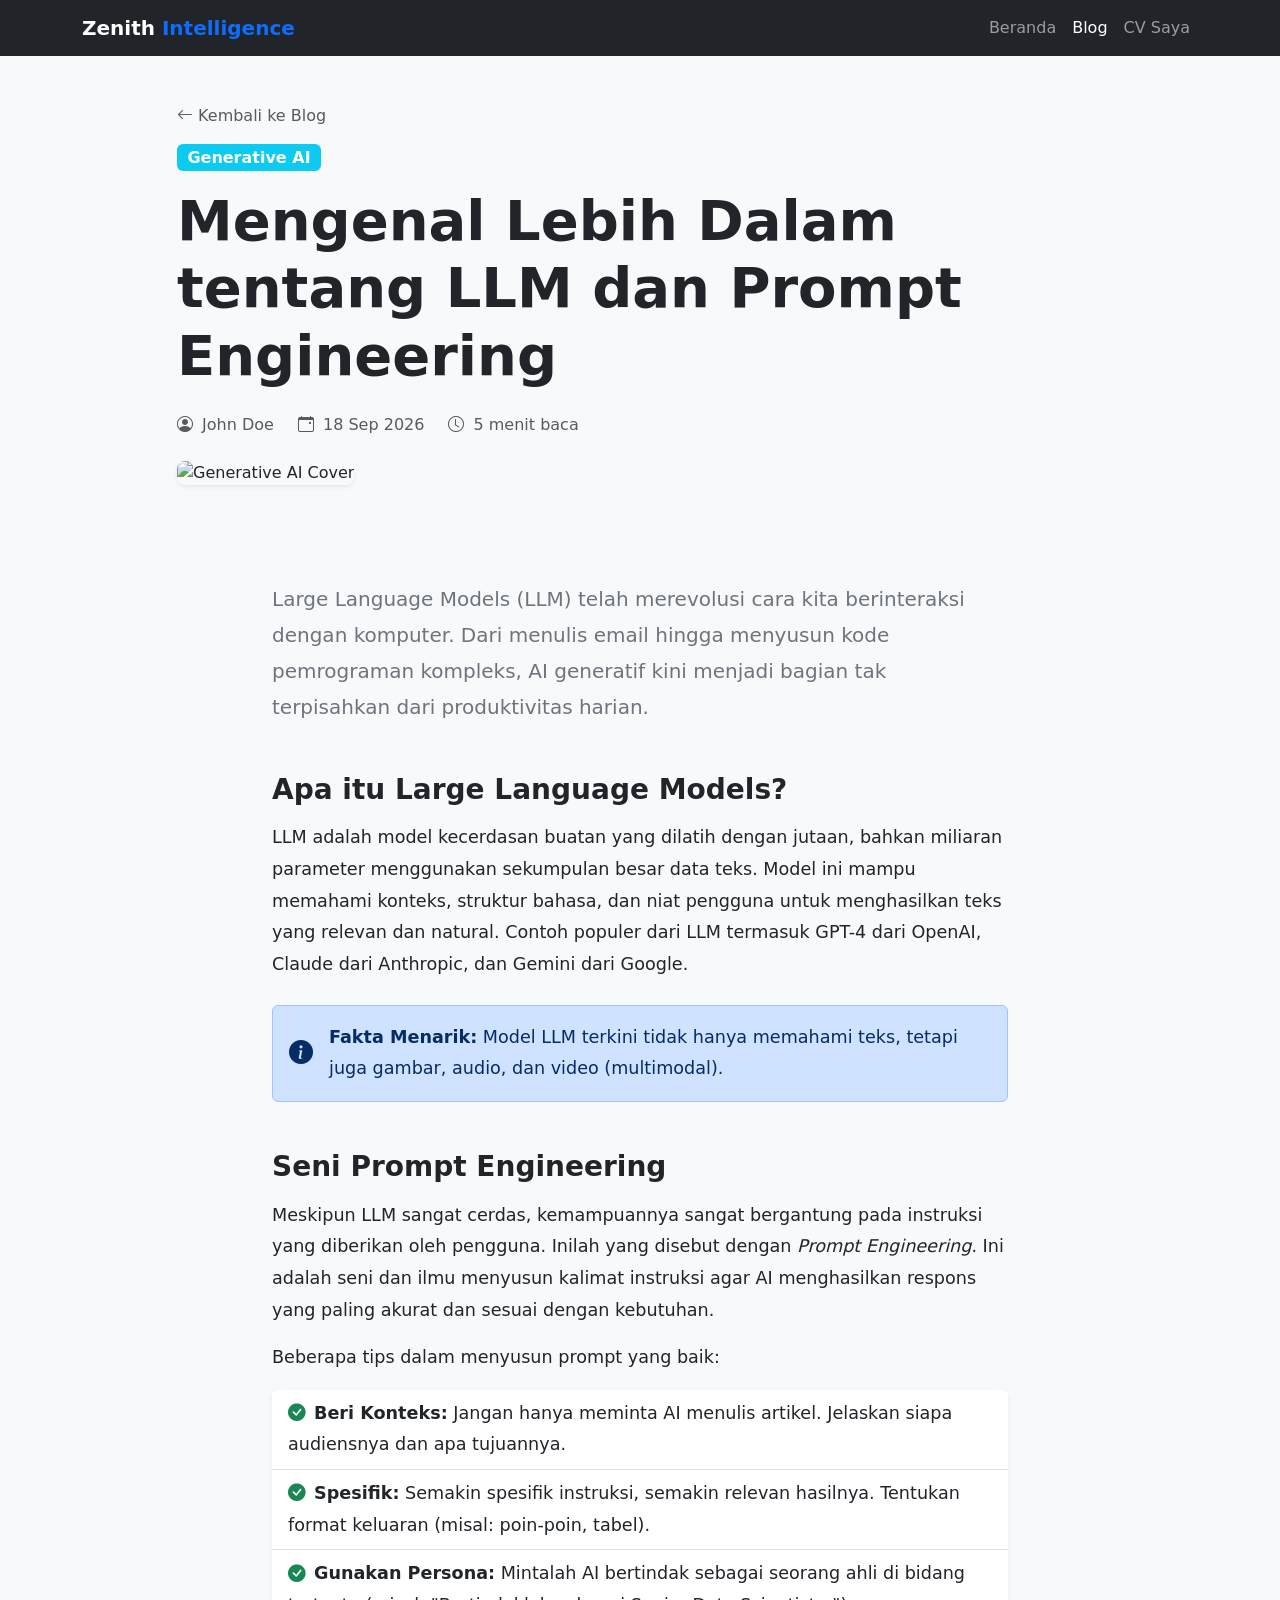
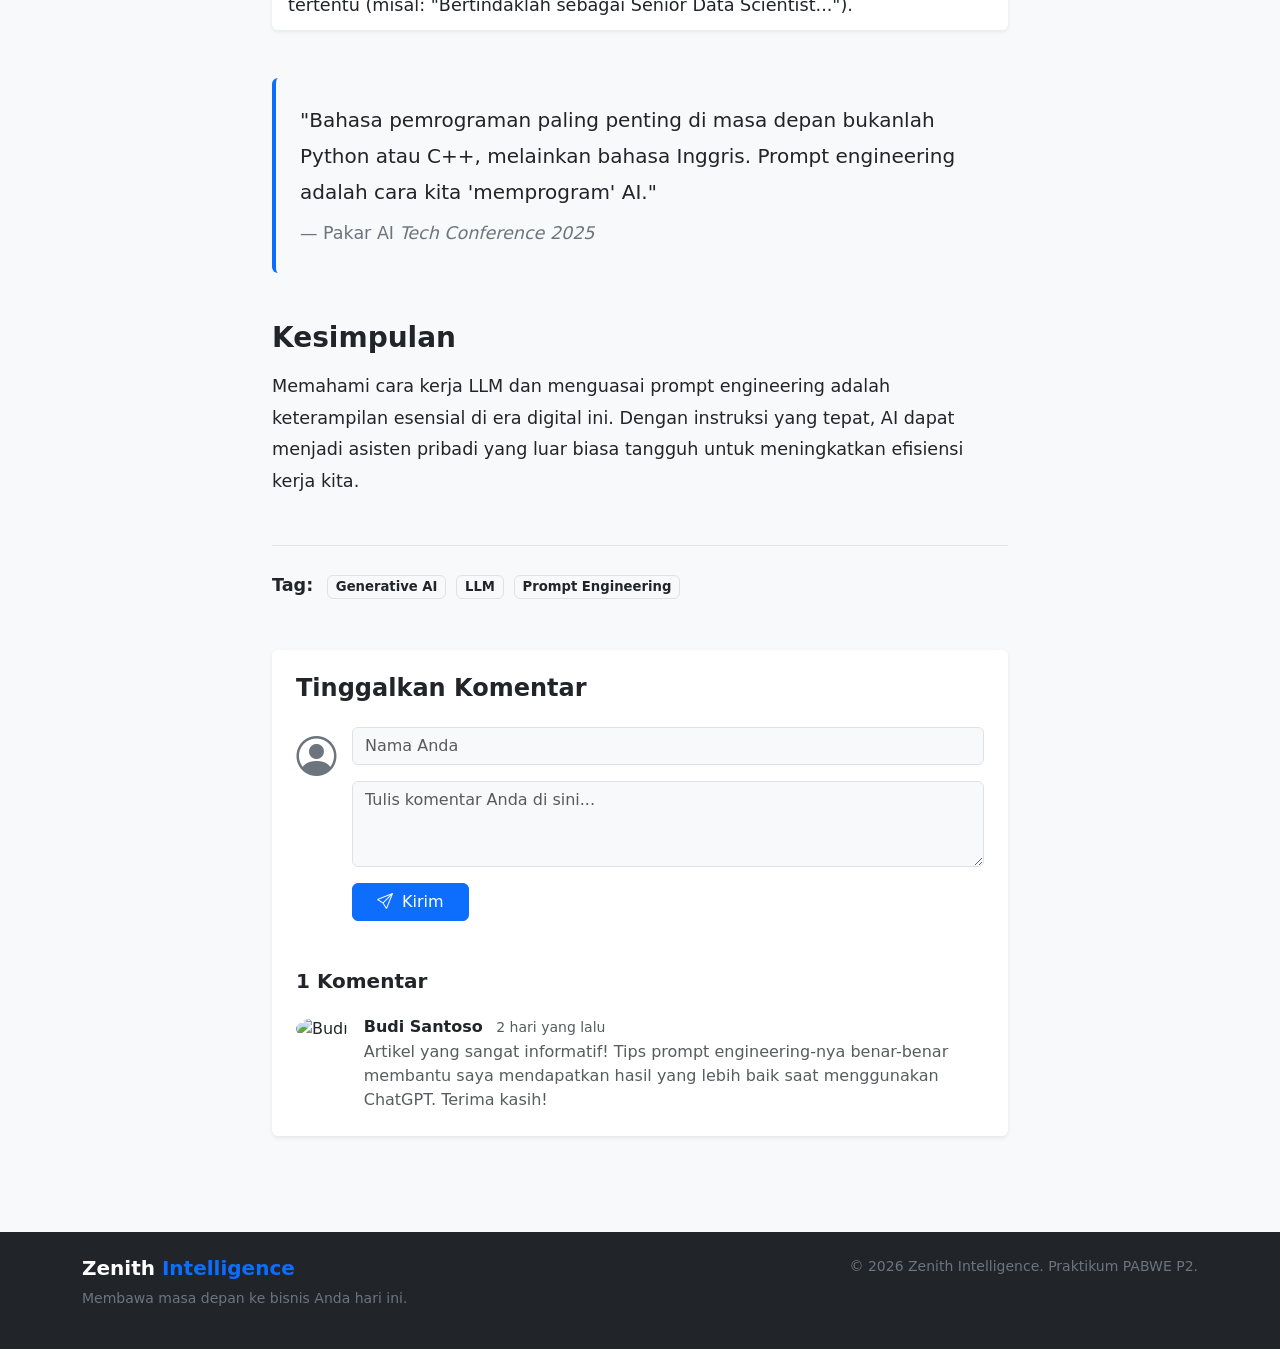
==== blog-detail.html @ 54899a80 "mengerjakan studi kasus" ====
<!DOCTYPE html>
<html lang="id">
<head>
  <meta charset="UTF-8">
  <meta name="viewport" content="width=device-width, initial-scale=1.0">
  <title>Mengenal Lebih Dalam tentang LLM - Zenith Intelligence</title>
  
  <!-- Bootstrap 5 CSS -->
  <link href="https://cdn.jsdelivr.net/npm/bootstrap@5.3.3/dist/css/bootstrap.min.css" rel="stylesheet">
  
  <!-- Bootstrap Icons -->
  <link rel="stylesheet" href="https://cdn.jsdelivr.net/npm/bootstrap-icons@1.11.3/font/bootstrap-icons.min.css">
  
  <style>
    body {
      background-color: #f8f9fa;
    }
    .article-cover {
      height: 400px;
      object-fit: cover;
      width: 100%;
      border-radius: 0.5rem;
    }
    .article-content {
      font-size: 1.1rem;
      line-height: 1.8;
    }
  </style>
</head>
<body>

  <!-- Navbar -->
  <nav class="navbar navbar-expand-lg navbar-dark bg-dark sticky-top">
    <div class="container">
      <a class="navbar-brand fw-bold" href="index.html">Zenith <span class="text-primary">Intelligence</span></a>
      <button class="navbar-toggler" type="button" data-bs-toggle="collapse" data-bs-target="#navbarNav" aria-controls="navbarNav" aria-expanded="false" aria-label="Toggle navigation">
        <span class="navbar-toggler-icon"></span>
      </button>
      <div class="collapse navbar-collapse" id="navbarNav">
        <ul class="navbar-nav ms-auto">
          <li class="nav-item">
            <a class="nav-link" href="index.html">Beranda</a>
          </li>
          <li class="nav-item">
            <a class="nav-link active" aria-current="page" href="blog.html">Blog</a>
          </li>
          <li class="nav-item">
            <a class="nav-link" href="cv.html">CV Saya</a>
          </li>
        </ul>
      </div>
    </div>
  </nav>

  <!-- Article Header -->
  <header class="container py-5">
    <div class="row justify-content-center">
      <div class="col-lg-10">
        <div class="mb-4">
          <a href="blog.html" class="text-decoration-none text-muted mb-3 d-inline-block">
            <i class="bi bi-arrow-left"></i> Kembali ke Blog
          </a>
          <br>
          <span class="badge text-bg-info text-white mb-3 fs-6">Generative AI</span>
          <h1 class="fw-bold display-4 mb-4">Mengenal Lebih Dalam tentang LLM dan Prompt Engineering</h1>
          
          <div class="d-flex align-items-center text-muted">
            <div class="me-4"><i class="bi bi-person-circle me-1"></i> John Doe</div>
            <div class="me-4"><i class="bi bi-calendar-event me-1"></i> 18 Sep 2026</div>
            <div><i class="bi bi-clock me-1"></i> 5 menit baca</div>
          </div>
        </div>
        
        <img src="https://images.unsplash.com/photo-1677442136019-21780ecad995?auto=format&fit=crop&w=1200&q=80" alt="Generative AI Cover" class="article-cover shadow-sm mb-5">
      </div>
    </div>
  </header>

  <!-- Article Content -->
  <main class="container pb-5">
    <div class="row justify-content-center">
      <div class="col-lg-8 article-content">
        
        <p class="lead fw-normal text-secondary">Large Language Models (LLM) telah merevolusi cara kita berinteraksi dengan komputer. Dari menulis email hingga menyusun kode pemrograman kompleks, AI generatif kini menjadi bagian tak terpisahkan dari produktivitas harian.</p>

        <h3 class="fw-bold mt-5 mb-3">Apa itu Large Language Models?</h3>
        <p>LLM adalah model kecerdasan buatan yang dilatih dengan jutaan, bahkan miliaran parameter menggunakan sekumpulan besar data teks. Model ini mampu memahami konteks, struktur bahasa, dan niat pengguna untuk menghasilkan teks yang relevan dan natural. Contoh populer dari LLM termasuk GPT-4 dari OpenAI, Claude dari Anthropic, dan Gemini dari Google.</p>

        <div class="alert alert-primary d-flex align-items-center my-4" role="alert">
          <i class="bi bi-info-circle-fill fs-4 me-3"></i>
          <div>
            <strong>Fakta Menarik:</strong> Model LLM terkini tidak hanya memahami teks, tetapi juga gambar, audio, dan video (multimodal).
          </div>
        </div>

        <h3 class="fw-bold mt-5 mb-3">Seni Prompt Engineering</h3>
        <p>Meskipun LLM sangat cerdas, kemampuannya sangat bergantung pada instruksi yang diberikan oleh pengguna. Inilah yang disebut dengan <em>Prompt Engineering</em>. Ini adalah seni dan ilmu menyusun kalimat instruksi agar AI menghasilkan respons yang paling akurat dan sesuai dengan kebutuhan.</p>
        
        <p>Beberapa tips dalam menyusun prompt yang baik:</p>
        <ul class="list-group list-group-flush mb-4 shadow-sm rounded">
          <li class="list-group-item bg-white"><i class="bi bi-check-circle-fill text-success me-2"></i><strong>Beri Konteks:</strong> Jangan hanya meminta AI menulis artikel. Jelaskan siapa audiensnya dan apa tujuannya.</li>
          <li class="list-group-item bg-white"><i class="bi bi-check-circle-fill text-success me-2"></i><strong>Spesifik:</strong> Semakin spesifik instruksi, semakin relevan hasilnya. Tentukan format keluaran (misal: poin-poin, tabel).</li>
          <li class="list-group-item bg-white"><i class="bi bi-check-circle-fill text-success me-2"></i><strong>Gunakan Persona:</strong> Mintalah AI bertindak sebagai seorang ahli di bidang tertentu (misal: "Bertindaklah sebagai Senior Data Scientist...").</li>
        </ul>

        <blockquote class="blockquote bg-light p-4 rounded border-start border-primary border-4 my-5">
          <p class="mb-0 font-italic">"Bahasa pemrograman paling penting di masa depan bukanlah Python atau C++, melainkan bahasa Inggris. Prompt engineering adalah cara kita 'memprogram' AI."</p>
          <footer class="blockquote-footer mt-2">Pakar AI <cite title="Source Title">Tech Conference 2025</cite></footer>
        </blockquote>

        <h3 class="fw-bold mt-5 mb-3">Kesimpulan</h3>
        <p>Memahami cara kerja LLM dan menguasai prompt engineering adalah keterampilan esensial di era digital ini. Dengan instruksi yang tepat, AI dapat menjadi asisten pribadi yang luar biasa tangguh untuk meningkatkan efisiensi kerja kita.</p>

        <!-- Tags -->
        <div class="mt-5 pt-4 border-top">
          <span class="fw-bold me-2">Tag:</span>
          <span class="badge bg-light text-dark border px-2 py-1 me-1">Generative AI</span>
          <span class="badge bg-light text-dark border px-2 py-1 me-1">LLM</span>
          <span class="badge bg-light text-dark border px-2 py-1">Prompt Engineering</span>
        </div>

      </div>
    </div>
  </main>

  <!-- Comment Section -->
  <section class="container mb-5 pb-5">
    <div class="row justify-content-center">
      <div class="col-lg-8">
        <div class="card shadow-sm border-0">
          <div class="card-body p-4">
            <h4 class="fw-bold mb-4">Tinggalkan Komentar</h4>
            
            <form>
              <div class="d-flex mb-3">
                <div class="flex-shrink-0">
                  <i class="bi bi-person-circle fs-1 text-secondary"></i>
                </div>
                <div class="flex-grow-1 ms-3">
                  <div class="mb-3">
                    <label for="commentName" class="form-label visually-hidden">Nama</label>
                    <input type="text" class="form-control bg-light" id="commentName" placeholder="Nama Anda">
                  </div>
                  <div class="mb-3">
                    <label for="commentText" class="form-label visually-hidden">Komentar</label>
                    <textarea class="form-control bg-light" id="commentText" rows="3" placeholder="Tulis komentar Anda di sini..."></textarea>
                  </div>
                  <button type="submit" class="btn btn-primary px-4"><i class="bi bi-send me-1"></i> Kirim</button>
                </div>
              </div>
            </form>

            <!-- Existing Comments -->
            <div class="mt-5">
              <h5 class="fw-bold mb-4">1 Komentar</h5>
              <div class="d-flex">
                <div class="flex-shrink-0">
                  <img src="https://ui-avatars.com/api/?name=Budi+Santoso&background=random" class="rounded-circle" width="48" alt="Budi">
                </div>
                <div class="flex-grow-1 ms-3">
                  <h6 class="fw-bold mb-1">Budi Santoso <span class="text-muted fw-normal small ms-2">2 hari yang lalu</span></h6>
                  <p class="text-muted mb-0">Artikel yang sangat informatif! Tips prompt engineering-nya benar-benar membantu saya mendapatkan hasil yang lebih baik saat menggunakan ChatGPT. Terima kasih!</p>
                </div>
              </div>
            </div>

          </div>
        </div>
      </div>
    </div>
  </section>

  <!-- Footer -->
  <footer class="bg-dark text-white py-4">
    <div class="container text-center text-md-start">
      <div class="row">
        <div class="col-md-6 mb-3 mb-md-0">
          <h5 class="fw-bold">Zenith <span class="text-primary">Intelligence</span></h5>
          <p class="text-secondary small">Membawa masa depan ke bisnis Anda hari ini.</p>
        </div>
        <div class="col-md-6 text-md-end">
          <p class="small text-secondary mb-0">&copy; 2026 Zenith Intelligence. Praktikum PABWE P2.</p>
        </div>
      </div>
    </div>
  </footer>

  <!-- Bootstrap 5 JS Bundle -->
  <script src="https://cdn.jsdelivr.net/npm/bootstrap@5.3.3/dist/js/bootstrap.bundle.min.js"></script>
</body>
</html>
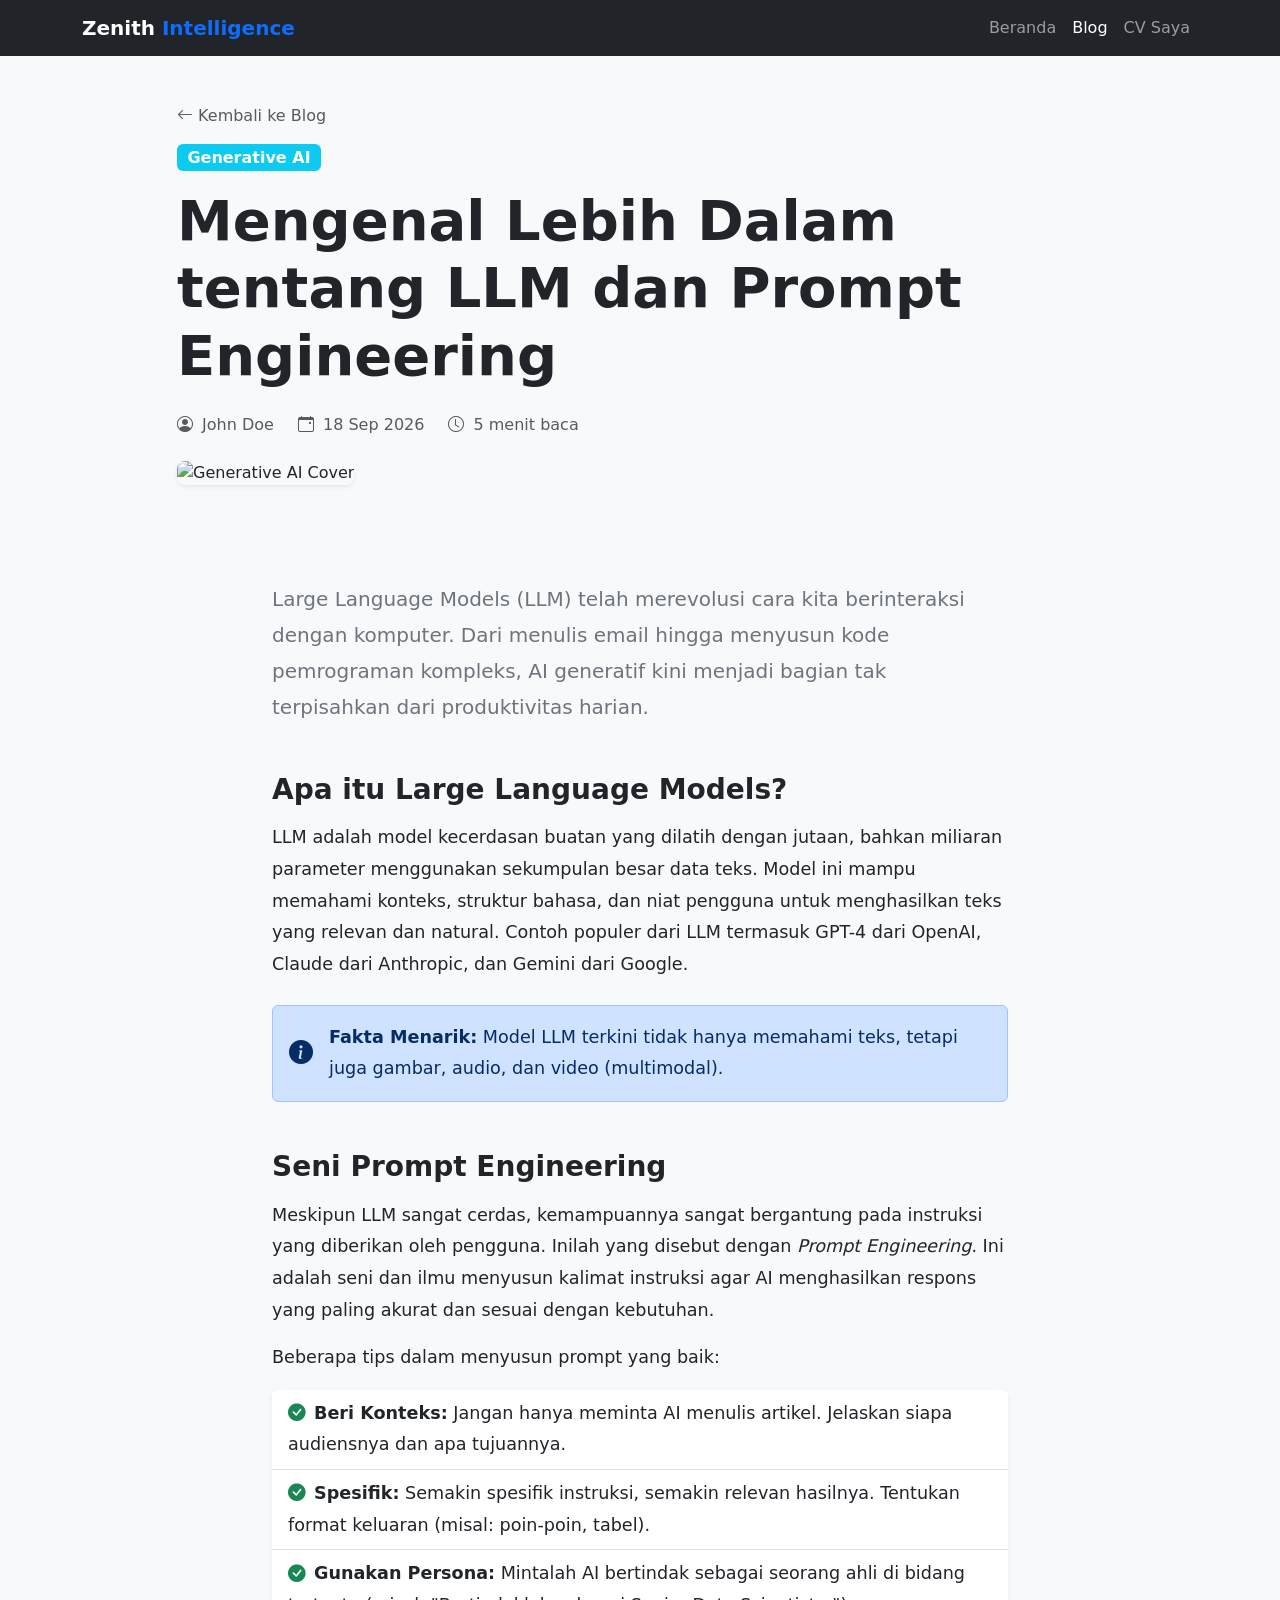
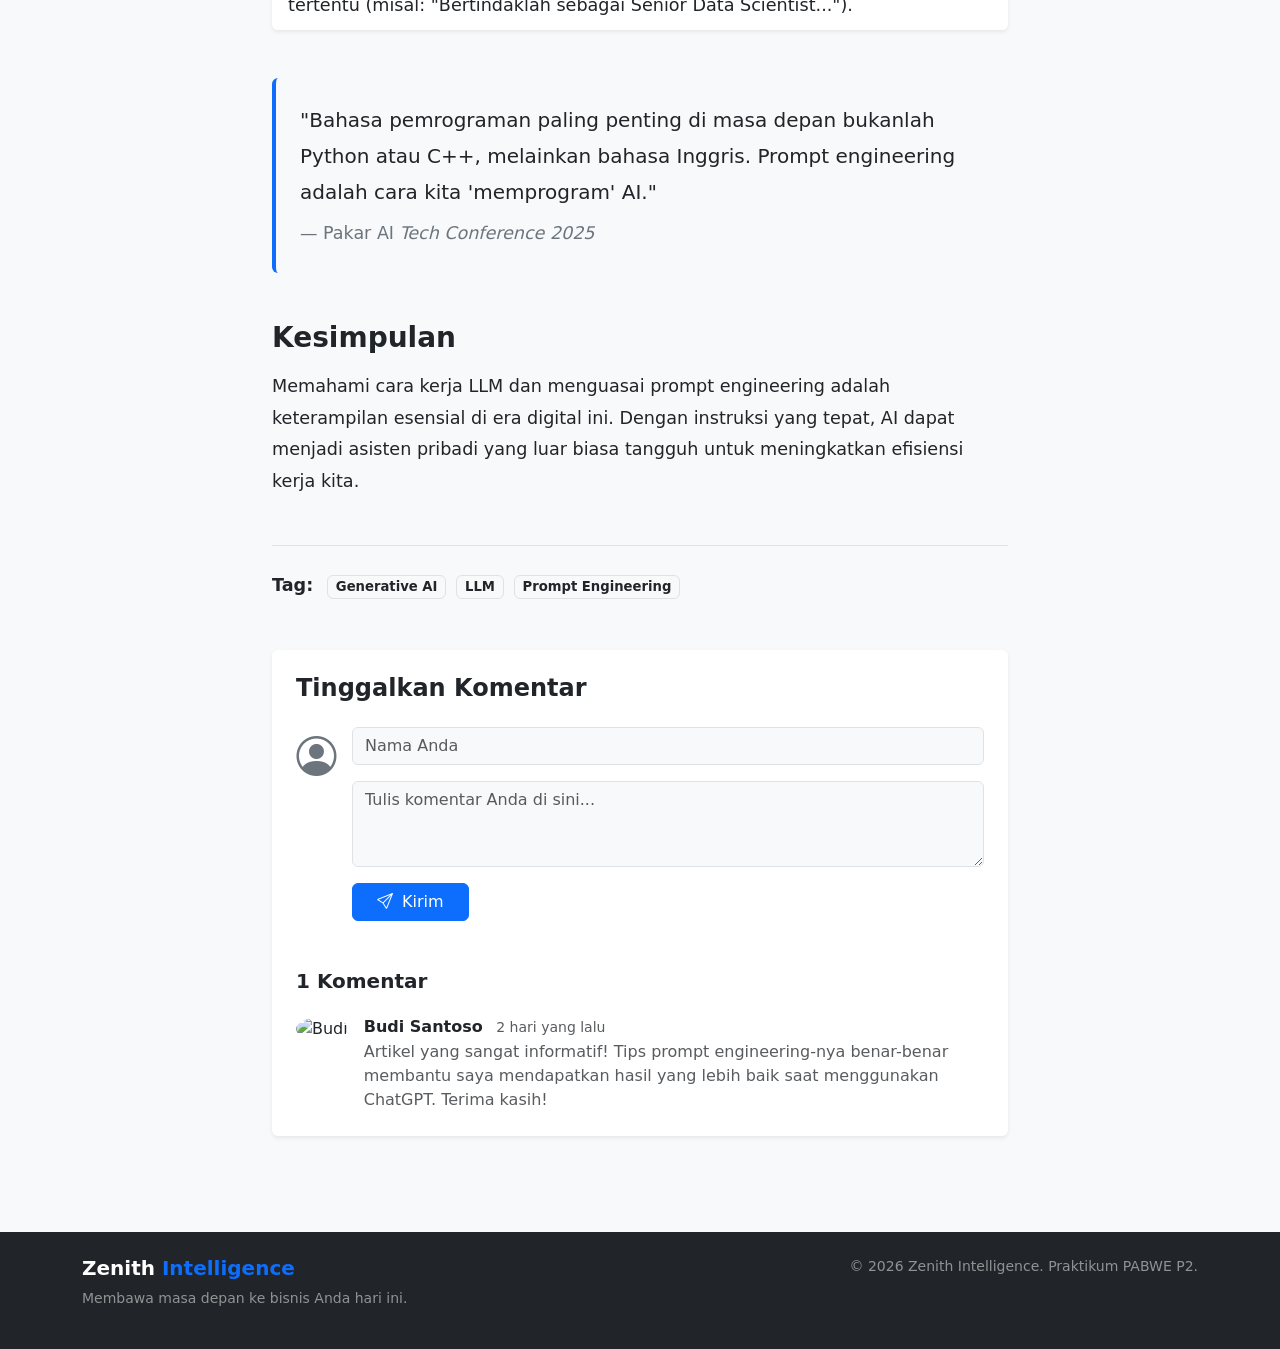
==== commit 438213c5: "perbaikan untuk audit" ====
--- a/blog-detail.html
+++ b/blog-detail.html
@@ -4,6 +4,7 @@
   <meta charset="UTF-8">
   <meta name="viewport" content="width=device-width, initial-scale=1.0">
   <title>Mengenal Lebih Dalam tentang LLM - Zenith Intelligence</title>
+  <meta name="description" content="Pelajari bagaimana Large Language Models (LLM) bekerja dan cara merancang prompt yang efektif untuk hasil maksimal di Zenith Intelligence.">
   
   <!-- Bootstrap 5 CSS -->
   <link href="https://cdn.jsdelivr.net/npm/bootstrap@5.3.3/dist/css/bootstrap.min.css" rel="stylesheet">
@@ -71,7 +72,7 @@
           </div>
         </div>
         
-        <img src="https://images.unsplash.com/photo-1677442136019-21780ecad995?auto=format&fit=crop&w=1200&q=80" alt="Generative AI Cover" class="article-cover shadow-sm mb-5">
+        <img src="https://images.unsplash.com/photo-1677442136019-21780ecad995?auto=format&fit=crop&w=1200&q=80" alt="Generative AI Cover" class="article-cover shadow-sm mb-5" width="1200" height="400" loading="lazy">
       </div>
     </div>
   </header>
@@ -119,7 +120,6 @@
           <span class="badge bg-light text-dark border px-2 py-1">Prompt Engineering</span>
         </div>
 
-      </div>
     </div>
   </main>
 
@@ -155,7 +155,7 @@
               <h5 class="fw-bold mb-4">1 Komentar</h5>
               <div class="d-flex">
                 <div class="flex-shrink-0">
-                  <img src="https://ui-avatars.com/api/?name=Budi+Santoso&background=random" class="rounded-circle" width="48" alt="Budi">
+                  <img src="https://ui-avatars.com/api/?name=Budi+Santoso&background=random" class="rounded-circle" width="48" height="48" alt="Budi" loading="lazy">
                 </div>
                 <div class="flex-grow-1 ms-3">
                   <h6 class="fw-bold mb-1">Budi Santoso <span class="text-muted fw-normal small ms-2">2 hari yang lalu</span></h6>
@@ -166,9 +166,9 @@
 
           </div>
         </div>
-      </div>
     </div>
   </section>
+  </main>
 
   <!-- Footer -->
   <footer class="bg-dark text-white py-4">
@@ -176,10 +176,10 @@
       <div class="row">
         <div class="col-md-6 mb-3 mb-md-0">
           <h5 class="fw-bold">Zenith <span class="text-primary">Intelligence</span></h5>
-          <p class="text-secondary small">Membawa masa depan ke bisnis Anda hari ini.</p>
+          <p class="text-white-50 small">Membawa masa depan ke bisnis Anda hari ini.</p>
         </div>
         <div class="col-md-6 text-md-end">
-          <p class="small text-secondary mb-0">&copy; 2026 Zenith Intelligence. Praktikum PABWE P2.</p>
+          <p class="small text-white-50 mb-0">&copy; 2026 Zenith Intelligence. Praktikum PABWE P2.</p>
         </div>
       </div>
     </div>
